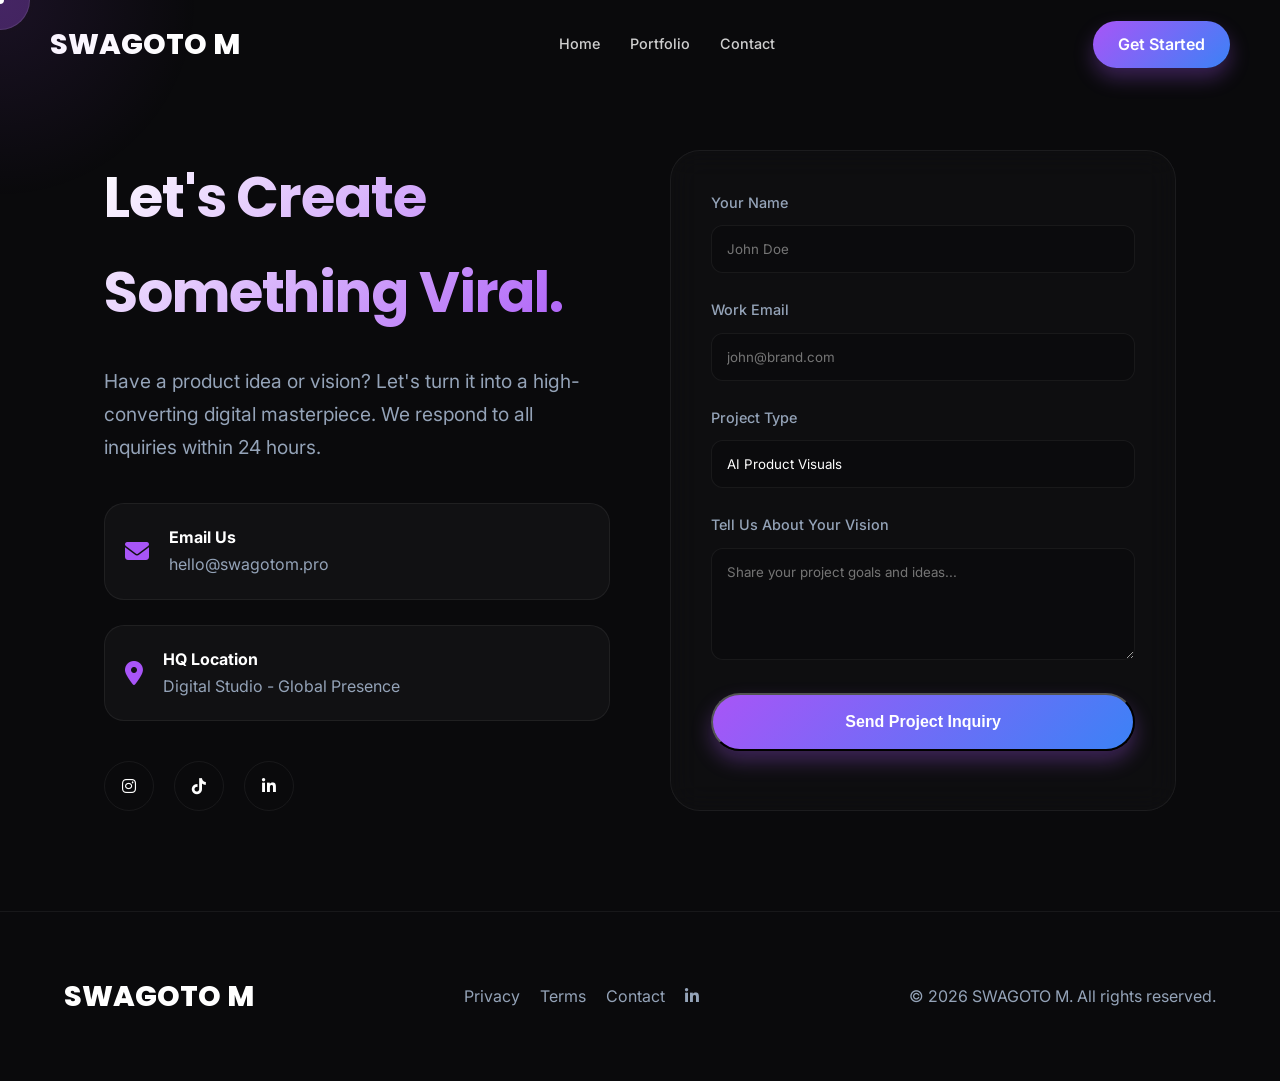
==== contact.html @ 25d97073 "🚀 Complete Premium Agency Website Build - Cinematic animations, advanced cursor, and user-provided p" ====
<!DOCTYPE html>
<html lang="en">
<head>
    <meta charset="UTF-8">
    <meta name="viewport" content="width=device-width, initial-scale=1.0">
    <title>Contact Us | SWAGOTO M</title>
    <link rel="stylesheet" href="https://cdnjs.cloudflare.com/ajax/libs/font-awesome/6.4.0/css/all.min.css">
    <link rel="stylesheet" href="assets/css/style.css">
    <style>
        .contact-container {
            max-width: 1200px;
            margin: 150px auto 100px;
            display: grid;
            grid-template-columns: 1fr 1fr;
            gap: 60px;
            padding: 0 5%;
        }
        
        @media (max-width: 992px) {
            .contact-container { grid-template-columns: 1fr; text-align: center; }
        }
        
        .contact-info h1 { font-size: 3.5rem; margin-bottom: 25px; background: linear-gradient(135deg, #fff 0%, #a855f7 100%); -webkit-background-clip: text; background-clip: text; -webkit-text-fill-color: transparent; }
        .contact-info p { font-size: 1.2rem; color: var(--text-dim); margin-bottom: 40px; }
        
        .contact-item { display: flex; align-items: center; gap: 20px; margin-bottom: 25px; padding: 20px; border-radius: 20px; background: rgba(255,255,255,0.03); border: 1px solid var(--glass-border); transition: var(--transition-smooth); }
        .contact-item:hover { transform: translateX(10px); background: rgba(168, 85, 247, 0.05); border-color: var(--neon-purple); }
        .contact-item i { font-size: 1.5rem; color: var(--neon-purple); }
        
        .contact-form { padding: 40px; border-radius: 30px; border: 1px solid var(--glass-border); background: var(--glass-bg); backdrop-filter: blur(15px); }
        .form-group { margin-bottom: 25px; position: relative; }
        .form-group label { display: block; margin-bottom: 10px; font-weight: 500; font-size: 0.9rem; color: var(--text-dim); }
        .form-control { width: 100%; padding: 15px; border-radius: 12px; border: 1px solid var(--glass-border); background: rgba(0,0,0,0.2); color: white; transition: 0.3s; font-family: inherit; }
        .form-control:focus { outline: none; border-color: var(--neon-blue); box-shadow: 0 0 15px rgba(59, 130, 246, 0.2); }
        
        select.form-control { appearance: none; cursor: pointer; }
    </style>
</head>
<body>
    <div class="cursor"></div>
    <div class="cursor-glow"></div>

    <!-- Navigation -->
    <nav class="scrolled">
        <a href="index.html" class="logo magnetic">SWAGOTO M</a>
        <div class="nav-links">
            <a href="index.html">Home</a>
            <a href="portfolio.html">Portfolio</a>
            <a href="contact.html" class="active">Contact</a>
        </div>
        <a href="contact.html" class="btn btn-primary magnetic" style="padding: 10px 25px;">Get Started</a>
    </nav>

    <div class="contact-container">
        <div class="contact-info reveal">
            <h1>Let's Create Something Viral.</h1>
            <p>Have a product idea or vision? Let's turn it into a high-converting digital masterpiece. We respond to all inquiries within 24 hours.</p>
            
            <div class="contact-item">
                <i class="fas fa-envelope"></i>
                <div>
                    <strong>Email Us</strong><br>
                    <a href="mailto:hello@swagotom.pro" style="color: var(--text-dim); text-decoration: none;">hello@swagotom.pro</a>
                </div>
            </div>
            
            <div class="contact-item">
                <i class="fas fa-location-dot"></i>
                <div>
                    <strong>HQ Location</strong><br>
                    <span style="color: var(--text-dim);">Digital Studio - Global Presence</span>
                </div>
            </div>

            <div class="social-links" style="display: flex; gap: 20px; margin-top: 40px;">
                <a href="#" class="btn btn-secondary magnetic" style="width: 50px; height: 50px; padding: 0; display: flex; justify-content: center; align-items: center; border-radius: 50%;"><i class="fab fa-instagram"></i></a>
                <a href="#" class="btn btn-secondary magnetic" style="width: 50px; height: 50px; padding: 0; display: flex; justify-content: center; align-items: center; border-radius: 50%;"><i class="fab fa-tiktok"></i></a>
                <a href="https://www.linkedin.com/in/0xvedantflow/" target="_blank" class="btn btn-secondary magnetic" style="width: 50px; height: 50px; padding: 0; display: flex; justify-content: center; align-items: center; border-radius: 50%;"><i class="fab fa-linkedin-in"></i></a>
            </div>
        </div>

        <div class="contact-form reveal" style="--delay: 1;">
            <form action="#">
                <div class="form-group">
                    <label>Your Name</label>
                    <input type="text" class="form-control" placeholder="John Doe" required>
                </div>
                <div class="form-group">
                    <label>Work Email</label>
                    <input type="email" class="form-control" placeholder="john@brand.com" required>
                </div>
                <div class="form-group">
                    <label>Project Type</label>
                    <select class="form-control">
                        <option>AI Product Visuals</option>
                        <option>UGC Video Production</option>
                        <option>Social Media Strategy</option>
                        <option>Full Branding Package</option>
                    </select>
                </div>
                <div class="form-group">
                    <label>Tell Us About Your Vision</label>
                    <textarea class="form-control" rows="5" placeholder="Share your project goals and ideas..." required></textarea>
                </div>
                <button type="submit" class="btn btn-primary magnetic" style="width: 100%; padding: 18px;">Send Project Inquiry</button>
            </form>
        </div>
    </div>

    <footer>
        <a href="index.html" class="logo magnetic">SWAGOTO M</a>
        <div class="footer-links">
            <a href="privacy.html">Privacy</a>
            <a href="terms.html">Terms</a>
            <a href="contact.html" class="active">Contact</a>
            <a href="https://www.linkedin.com/in/0xvedantflow/" target="_blank" title="LinkedIn"><i class="fab fa-linkedin-in"></i></a>
        </div>
        <p style="color: var(--text-dim);">&copy; 2026 SWAGOTO M. All rights reserved.</p>
    </footer>

    <script src="assets/js/script.js"></script>
</body>
</html>
---- assets/css/style.css ----
/* 
    Design System for Creative Digital Service Brand
    Theme: Dark, Neon Glow, Glassmorphism
*/

@import url('https://fonts.googleapis.com/css2?family=Poppins:wght@300;400;600;700;800&family=Inter:wght@300;400;500;600&display=swap');

:root {
    --primary-gradient: linear-gradient(135deg, #a855f7 0%, #3b82f6 100%);
    --bg-dark: #0a0a0c;
    --bg-darker: #050505;
    --text-main: #ffffff;
    --text-dim: #94a3b8;
    --neon-purple: #a855f7;
    --neon-blue: #3b82f6;
    --glass-bg: rgba(255, 255, 255, 0.02);
    --glass-border: rgba(255, 255, 255, 0.06);
    --transition-smooth: all 0.6s cubic-bezier(0.16, 1, 0.3, 1);
    --font-heading: 'Poppins', sans-serif;
    --font-body: 'Inter', sans-serif;
}

* {
    margin: 0;
    padding: 0;
    box-sizing: border-box;
    cursor: none !important; /* Force custom cursor */
}

body {
    background-color: var(--bg-dark);
    color: var(--text-main);
    font-family: var(--font-body);
    overflow-x: hidden;
    line-height: 1.7;
    -webkit-font-smoothing: antialiased;
}

/* Noise Texture Overlay */
body::before {
    content: '';
    position: fixed;
    top: 0;
    left: 0;
    width: 100%;
    height: 100%;
    background-image: url("https://grainy-gradients.vercel.app/noise.svg");
    opacity: 0.03;
    z-index: 10000;
    pointer-events: none;
    mix-blend-mode: overlay;
}

h1, h2, h3, .heading-font {
    font-family: 'Poppins', sans-serif;
    letter-spacing: -0.02em;
}

/* Custom Cursor */
.cursor {
    position: fixed;
    width: 8px;
    height: 8px;
    background: white;
    border-radius: 50%;
    pointer-events: none;
    z-index: 10000;
    transition: transform 0.1s ease-out, width 0.3s, height 0.3s, background 0.3s;
    transform: translate(-50%, -50%);
}

.cursor-glow {
    position: fixed;
    width: 60px;
    height: 60px;
    background: rgba(168, 85, 247, 0.3);
    border: 1px solid rgba(255,255,255,0.1);
    border-radius: 50%;
    pointer-events: none;
    z-index: 9999;
    transform: translate(-50%, -50%);
    transition: width 0.4s, height 0.4s, background 0.4s, transform 0.15s ease-out;
    mix-blend-mode: normal;
}

.cursor-glow::after {
    content: '';
    position: absolute;
    top: 50%;
    left: 50%;
    width: 400px;
    height: 400px;
    background: radial-gradient(circle, rgba(168, 85, 247, 0.1) 0%, transparent 70%);
    transform: translate(-50%, -50%);
}

/* Glassmorphism utility */
.glass {
    background: var(--glass-bg);
    backdrop-filter: blur(12px);
    -webkit-backdrop-filter: blur(12px);
    border: 1px solid var(--glass-border);
    border-radius: 20px;
}

/* Button Styles */
.btn {
    padding: 14px 28px;
    border-radius: 50px;
    font-weight: 600;
    text-decoration: none;
    display: inline-block;
    transition: var(--transition-smooth);
    position: relative;
    overflow: hidden;
    font-size: 1rem;
    z-index: 1;
}

.btn-primary {
    background: var(--primary-gradient);
    color: white;
    box-shadow: 0 10px 20px rgba(168, 85, 247, 0.3);
}

.btn-primary:hover {
    transform: translateY(-3px) scale(1.02);
    box-shadow: 0 15px 30px rgba(168, 85, 247, 0.5);
}

.btn-secondary {
    background: transparent;
    border: 1px solid var(--glass-border);
    color: white;
}

.btn-secondary:hover {
    background: rgba(255,255,255,0.1);
    border-color: var(--neon-blue);
}

/* Loading Screen */
.loader-wrapper {
    position: fixed;
    top: 0;
    left: 0;
    width: 100%;
    height: 100%;
    background: var(--bg-darker);
    display: flex;
    justify-content: center;
    align-items: center;
    z-index: 10000;
}

.loader-logo {
    width: 80px;
    height: 80px;
    border: 4px solid var(--neon-purple);
    border-top: 4px solid var(--neon-blue);
    border-radius: 50%;
    animation: spin 1s linear infinite, glow 2s ease-in-out infinite alternate;
}

@keyframes spin {
    0% { transform: rotate(0deg); }
    100% { transform: rotate(360deg); }
}

@keyframes glow {
    from { box-shadow: 0 0 10px var(--neon-purple); }
    to { box-shadow: 0 0 30px var(--neon-blue); }
}

/* Hero Section */
.hero {
    position: relative;
    height: 100vh;
    width: 100%;
    display: flex;
    justify-content: center;
    align-items: center;
    text-align: center;
    overflow: hidden;
    padding: 0 5%;
}

.hero-video {
    position: absolute;
    top: 0;
    left: 0;
    width: 100%;
    height: 100%;
    z-index: -1;
    object-fit: cover;
    filter: brightness(0.3) saturate(1.2) contrast(1.1);
}

.hero-overlay {
    position: absolute;
    top: 0;
    left: 0;
    width: 100%;
    height: 100%;
    background: radial-gradient(circle at center, transparent 0%, var(--bg-dark) 100%);
    z-index: 0;
}

.hero-content {
    max-width: 1000px;
    z-index: 10;
}

.hero h1 {
    font-size: clamp(3rem, 10vw, 6.5rem);
    font-weight: 800;
    margin-bottom: 25px;
    line-height: 1;
    background: linear-gradient(180deg, #ffffff 0%, #94a3b8 100%);
    -webkit-background-clip: text;
    background-clip: text;
    -webkit-text-fill-color: transparent;
    letter-spacing: -4px;
}

.hero p {
    font-size: clamp(1.1rem, 3vw, 1.5rem);
    color: var(--text-dim);
    margin-bottom: 40px;
}

.hero-btns {
    display: flex;
    gap: 20px;
    justify-content: center;
    flex-wrap: wrap;
}

/* Background Blobs */
.blob {
    position: absolute;
    width: 400px;
    height: 400px;
    background: var(--primary-gradient);
    filter: blur(100px);
    opacity: 0.15;
    border-radius: 50%;
    z-index: -1;
    animation: blob-move 20s infinite alternate;
}

.blob-1 { top: -100px; right: -100px; }
.blob-2 { bottom: -100px; left: -100px; background: #3b82f6; }

@keyframes blob-move {
    0% { transform: translate(0, 0) scale(1); }
    100% { transform: translate(100px, 50px) scale(1.2); }
}

/* Scroll indicator */
.scroll-indicator {
    position: absolute;
    bottom: 30px;
    left: 50%;
    transform: translateX(-50%);
    animation: bounce 2s infinite;
}

@keyframes bounce {
    0%, 20%, 50%, 80%, 100% { transform: translateY(0) translateX(-50%); }
    40% { transform: translateY(-10px) translateX(-50%); }
    60% { transform: translateY(-5px) translateX(-50%); }
}

/* Responsive Grid Navigation */
nav {
    position: fixed;
    top: 0;
    width: 100%;
    padding: 20px 50px;
    display: flex;
    justify-content: space-between;
    align-items: center;
    z-index: 1000;
    transition: background 0.3s;
}

nav.scrolled {
    background: rgba(10, 10, 12, 0.8);
    backdrop-filter: blur(10px);
    border-bottom: 1px solid var(--glass-border);
}

.logo {
    font-family: 'Poppins', sans-serif;
    font-weight: 800;
    font-size: 1.8rem;
    color: white;
    text-decoration: none;
}

.nav-links {
    display: flex;
    gap: 30px;
}

.nav-links a {
    color: white;
    text-decoration: none;
    font-weight: 500;
    font-size: 0.9rem;
    opacity: 0.8;
    transition: opacity 0.3s;
}

.nav-links a:hover {
    opacity: 1;
    color: var(--neon-purple);
}

/* Section common */
section {
    padding: 100px 5%;
}

.section-title {
    text-align: center;
    margin-bottom: 60px;
}

.section-title h2 {
    font-size: 3rem;
    margin-bottom: 15px;
    background: linear-gradient(to right, #fff, #94a3b8);
    -webkit-background-clip: text;
    background-clip: text;
    -webkit-text-fill-color: transparent;
}

.section-title p {
    color: var(--text-dim);
    font-size: 1.2rem;
}

/* Services Grid */
.services-grid {
    display: grid;
    grid-template-columns: repeat(auto-fit, minmax(300px, 1fr));
    gap: 30px;
}

.service-card {
    padding: 40px;
    text-align: left;
    transition: var(--transition-smooth);
    position: relative;
    overflow: hidden;
}

.service-card:hover {
    transform: translateY(-10px);
    border-color: var(--neon-purple);
    box-shadow: 0 0 30px rgba(168, 85, 247, 0.1);
}

.service-card i {
    font-size: 2.5rem;
    margin-bottom: 25px;
    background: var(--primary-gradient);
    -webkit-background-clip: text;
    background-clip: text;
    -webkit-text-fill-color: transparent;
}

.service-card h3 {
    font-size: 1.5rem;
    margin-bottom: 15px;
}

.service-card p {
    color: var(--text-dim);
}

/* Before After Slider */
.slider-container {
    max-width: 900px;
    margin: 0 auto;
    position: relative;
    height: 500px;
    border-radius: 20px;
    overflow: hidden;
    box-shadow: 0 20px 40px rgba(0,0,0,0.5);
}

.slider-img {
    position: absolute;
    top: 0;
    left: 0;
    width: 100%;
    height: 100%;
    background-size: cover;
    background-position: center;
}

.img-after {
    width: 50%;
    border-right: 2px solid white;
    z-index: 2;
}

.slider-handle {
    position: absolute;
    top: 0;
    left: 50%;
    width: 4px;
    height: 100%;
    background: white;
    z-index: 3;
    pointer-events: none;
    transform: translateX(-50%);
}

.slider-handle::after {
    content: '< >';
    position: absolute;
    top: 50%;
    left: 50%;
    transform: translate(-50%, -50%);
    width: 40px;
    height: 40px;
    background: var(--neon-purple);
    border-radius: 50%;
    display: flex;
    justify-content: center;
    align-items: center;
    font-weight: bold;
    color: white;
    box-shadow: 0 0 20px rgba(168, 85, 247, 0.8);
}

/* Portfolio grid */
.portfolio-grid {
    display: grid;
    grid-template-columns: repeat(auto-fill, minmax(350px, 1fr));
    gap: 20px;
}

.portfolio-item {
    position: relative;
    border-radius: 20px;
    overflow: hidden;
    aspect-ratio: 16/9;
}

.portfolio-item img {
    width: 100%;
    height: 100%;
    object-fit: cover;
    transition: transform 0.6s cubic-bezier(0.16, 1, 0.3, 1);
}

.portfolio-overlay {
    position: absolute;
    top: 0;
    left: 0;
    width: 100%;
    height: 100%;
    background: rgba(10, 10, 12, 0.8);
    backdrop-filter: blur(5px);
    display: flex;
    flex-direction: column;
    justify-content: center;
    align-items: center;
    opacity: 0;
    transition: opacity 0.4s;
    padding: 20px;
    text-align: center;
}

.portfolio-item:hover .portfolio-overlay {
    opacity: 1;
}

.portfolio-item:hover img {
    transform: scale(1.1);
}

.portfolio-overlay h4 {
    font-size: 1.2rem;
    margin-bottom: 10px;
}

/* Testimonials Carousel */
.testimonials-section {
    background: var(--bg-darker);
}

.carousel-container {
    max-width: 800px;
    margin: 0 auto;
    overflow: hidden;
    position: relative;
}

.carousel-track {
    display: flex;
    transition: transform 0.6s ease-in-out;
}

.testimonial-card {
    min-width: 100%;
    padding: 40px;
    text-align: center;
}

.testimonial-card img {
    width: 80px;
    height: 80px;
    border-radius: 50%;
    margin-bottom: 20px;
    border: 2px solid var(--neon-blue);
}

.testimonial-text {
    font-style: italic;
    font-size: 1.2rem;
    color: var(--text-dim);
    margin-bottom: 20px;
}

/* Responsive adjustments */
@media (max-width: 768px) {
    nav { padding: 20px; }
    .nav-links { display: none; }
    section { padding: 60px 5%; }
    .section-title h2 { font-size: 2.2rem; }
    .hero h1 { font-size: 3rem; }
    .slider-container { height: 300px; }
}

/* Fade in animation */
.reveal {
    opacity: 0;
    transform: translateY(40px) scale(0.98);
    transition: all 1s cubic-bezier(0.16, 1, 0.3, 1);
}

.reveal.active {
    opacity: 1;
    transform: translateY(0) scale(1);
}

/* Stagger Children Utility */
.stagger-parent .reveal {
    transition-delay: calc(var(--delay) * 0.1s);
}

/* Text Scramble Effect placeholder styling */
.scrambled {
    font-family: monospace;
    opacity: 0.8;
}

/* Magnetic Link helper */
.magnetic {
    display: inline-block;
    transition: transform 0.3s cubic-bezier(0.17, 0.67, 0.83, 0.67);
}

/* Footer */
footer {
    padding: 60px 5%;
    border-top: 1px solid var(--glass-border);
    display: flex;
    justify-content: space-between;
    align-items: center;
    flex-wrap: wrap;
    gap: 30px;
}

.footer-links {
    display: flex;
    gap: 20px;
}

.footer-links a {
    color: var(--text-dim);
    text-decoration: none;
    transition: color 0.3s;
}

.footer-links a:hover {
    color: white;
}
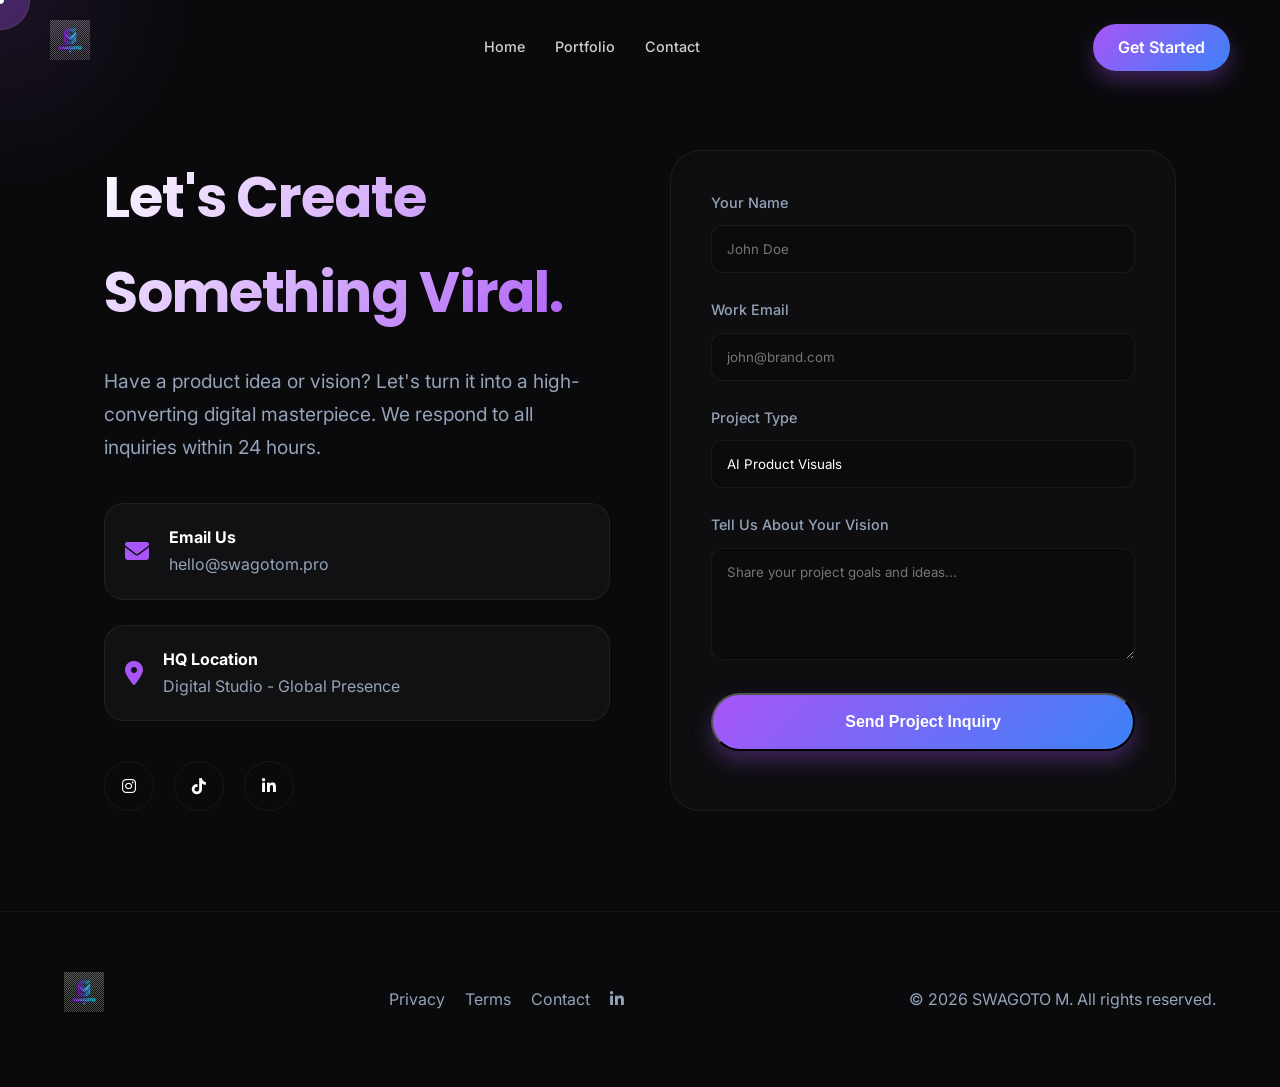
==== commit 399322ce: "💎 Brand Identity Finalized - New logo integrated, domain updated to swagotom.pro, and loader brandin" ====
--- a/contact.html
+++ b/contact.html
@@ -42,7 +42,7 @@
 
     <!-- Navigation -->
     <nav class="scrolled">
-        <a href="index.html" class="logo magnetic">SWAGOTO M</a>
+        <a href="index.html" class="logo magnetic"><img src="assets/img/logo.png" alt="SWAGOTO M" style="height: 40px; width: auto;"></a>
         <div class="nav-links">
             <a href="index.html">Home</a>
             <a href="portfolio.html">Portfolio</a>
@@ -108,7 +108,7 @@
     </div>
 
     <footer>
-        <a href="index.html" class="logo magnetic">SWAGOTO M</a>
+        <a href="index.html" class="logo magnetic"><img src="assets/img/logo.png" alt="SWAGOTO M" style="height: 40px; width: auto;"></a>
         <div class="footer-links">
             <a href="privacy.html">Privacy</a>
             <a href="terms.html">Terms</a>
--- a/assets/css/style.css
+++ b/assets/css/style.css
@@ -154,12 +154,16 @@
 }
 
 .loader-logo {
-    width: 80px;
-    height: 80px;
-    border: 4px solid var(--neon-purple);
-    border-top: 4px solid var(--neon-blue);
-    border-radius: 50%;
-    animation: spin 1s linear infinite, glow 2s ease-in-out infinite alternate;
+    width: 120px;
+    height: 120px;
+    background: url('../img/logo.png') no-repeat center;
+    background-size: contain;
+    animation: pulse 2s ease-in-out infinite alternate;
+}
+
+@keyframes pulse {
+    from { opacity: 0.5; transform: scale(0.9); filter: drop-shadow(0 0 10px var(--neon-purple)); }
+    to { opacity: 1; transform: scale(1.1); filter: drop-shadow(0 0 20px var(--neon-blue)); }
 }
 
 @keyframes spin {
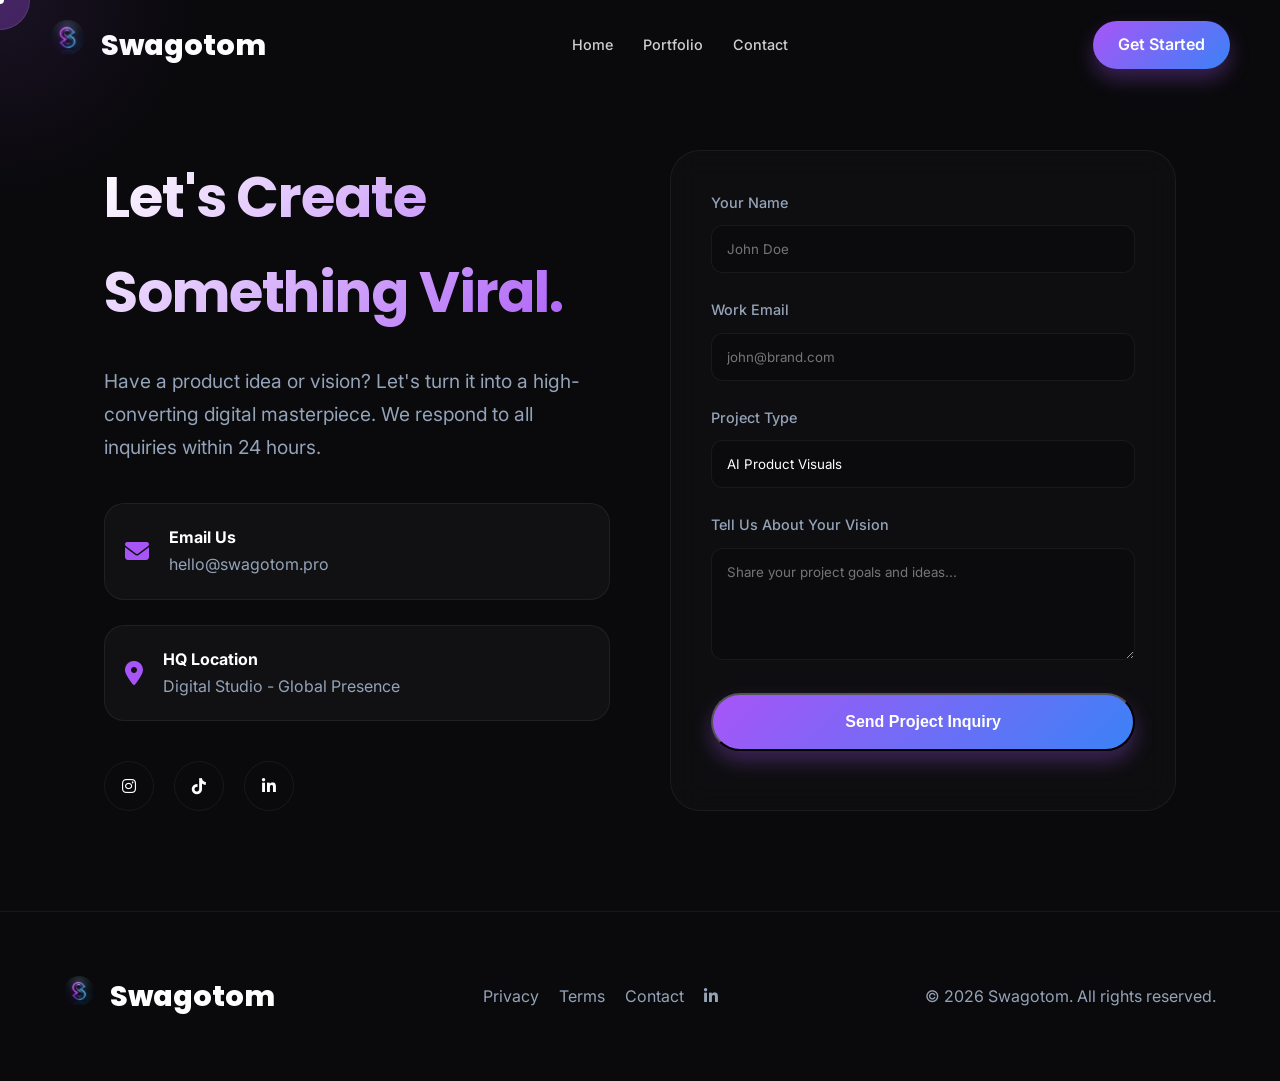
==== commit a4fe2555: "🚀 Final Branding Update to 'Swagotom' - Restored all pages, optimized performance, and added more pr" ====
--- a/contact.html
+++ b/contact.html
@@ -1,9 +1,11 @@
 <!DOCTYPE html>
 <html lang="en">
+
 <head>
     <meta charset="UTF-8">
     <meta name="viewport" content="width=device-width, initial-scale=1.0">
-    <title>Contact Us | SWAGOTO M</title>
+    <title>Contact Us | Swagotom</title>
+    <link rel="icon" type="image/png" href="assets/img/favicon.png">
     <link rel="stylesheet" href="https://cdnjs.cloudflare.com/ajax/libs/font-awesome/6.4.0/css/all.min.css">
     <link rel="stylesheet" href="assets/css/style.css">
     <style>
@@ -15,34 +17,108 @@
             gap: 60px;
             padding: 0 5%;
         }
-        
+
         @media (max-width: 992px) {
-            .contact-container { grid-template-columns: 1fr; text-align: center; }
-        }
-        
-        .contact-info h1 { font-size: 3.5rem; margin-bottom: 25px; background: linear-gradient(135deg, #fff 0%, #a855f7 100%); -webkit-background-clip: text; background-clip: text; -webkit-text-fill-color: transparent; }
-        .contact-info p { font-size: 1.2rem; color: var(--text-dim); margin-bottom: 40px; }
-        
-        .contact-item { display: flex; align-items: center; gap: 20px; margin-bottom: 25px; padding: 20px; border-radius: 20px; background: rgba(255,255,255,0.03); border: 1px solid var(--glass-border); transition: var(--transition-smooth); }
-        .contact-item:hover { transform: translateX(10px); background: rgba(168, 85, 247, 0.05); border-color: var(--neon-purple); }
-        .contact-item i { font-size: 1.5rem; color: var(--neon-purple); }
-        
-        .contact-form { padding: 40px; border-radius: 30px; border: 1px solid var(--glass-border); background: var(--glass-bg); backdrop-filter: blur(15px); }
-        .form-group { margin-bottom: 25px; position: relative; }
-        .form-group label { display: block; margin-bottom: 10px; font-weight: 500; font-size: 0.9rem; color: var(--text-dim); }
-        .form-control { width: 100%; padding: 15px; border-radius: 12px; border: 1px solid var(--glass-border); background: rgba(0,0,0,0.2); color: white; transition: 0.3s; font-family: inherit; }
-        .form-control:focus { outline: none; border-color: var(--neon-blue); box-shadow: 0 0 15px rgba(59, 130, 246, 0.2); }
-        
-        select.form-control { appearance: none; cursor: pointer; }
+            .contact-container {
+                grid-template-columns: 1fr;
+                text-align: center;
+            }
+        }
+
+        .contact-info h1 {
+            font-size: 3.5rem;
+            margin-bottom: 25px;
+            background: linear-gradient(135deg, #fff 0%, #a855f7 100%);
+            -webkit-background-clip: text;
+            background-clip: text;
+            -webkit-text-fill-color: transparent;
+        }
+
+        .contact-info p {
+            font-size: 1.2rem;
+            color: var(--text-dim);
+            margin-bottom: 40px;
+        }
+
+        .contact-item {
+            display: flex;
+            align-items: center;
+            gap: 20px;
+            margin-bottom: 25px;
+            padding: 20px;
+            border-radius: 20px;
+            background: rgba(255, 255, 255, 0.03);
+            border: 1px solid var(--glass-border);
+            transition: var(--transition-smooth);
+        }
+
+        .contact-item:hover {
+            transform: translateX(10px);
+            background: rgba(168, 85, 247, 0.05);
+            border-color: var(--neon-purple);
+        }
+
+        .contact-item i {
+            font-size: 1.5rem;
+            color: var(--neon-purple);
+        }
+
+        .contact-form {
+            padding: 40px;
+            border-radius: 30px;
+            border: 1px solid var(--glass-border);
+            background: var(--glass-bg);
+            backdrop-filter: blur(15px);
+        }
+
+        .form-group {
+            margin-bottom: 25px;
+            position: relative;
+        }
+
+        .form-group label {
+            display: block;
+            margin-bottom: 10px;
+            font-weight: 500;
+            font-size: 0.9rem;
+            color: var(--text-dim);
+        }
+
+        .form-control {
+            width: 100%;
+            padding: 15px;
+            border-radius: 12px;
+            border: 1px solid var(--glass-border);
+            background: rgba(0, 0, 0, 0.2);
+            color: white;
+            transition: 0.3s;
+            font-family: inherit;
+        }
+
+        .form-control:focus {
+            outline: none;
+            border-color: var(--neon-blue);
+            box-shadow: 0 0 15px rgba(59, 130, 246, 0.2);
+        }
+
+        select.form-control {
+            appearance: none;
+            cursor: pointer;
+        }
     </style>
 </head>
+
 <body>
     <div class="cursor"></div>
     <div class="cursor-glow"></div>
 
     <!-- Navigation -->
     <nav class="scrolled">
-        <a href="index.html" class="logo magnetic"><img src="assets/img/logo.png" alt="SWAGOTO M" style="height: 40px; width: auto;"></a>
+        <a href="index.html" class="logo magnetic">
+            <img src="assets/img/logo.png" alt="Swagotom"
+                style="height: 35px; width: 35px; border-radius: 50%; margin-right: 10px;">
+            Swagotom
+        </a>
         <div class="nav-links">
             <a href="index.html">Home</a>
             <a href="portfolio.html">Portfolio</a>
@@ -54,16 +130,18 @@
     <div class="contact-container">
         <div class="contact-info reveal">
             <h1>Let's Create Something Viral.</h1>
-            <p>Have a product idea or vision? Let's turn it into a high-converting digital masterpiece. We respond to all inquiries within 24 hours.</p>
-            
+            <p>Have a product idea or vision? Let's turn it into a high-converting digital masterpiece. We respond to
+                all inquiries within 24 hours.</p>
+
             <div class="contact-item">
                 <i class="fas fa-envelope"></i>
                 <div>
                     <strong>Email Us</strong><br>
-                    <a href="mailto:hello@swagotom.pro" style="color: var(--text-dim); text-decoration: none;">hello@swagotom.pro</a>
+                    <a href="mailto:hello@swagotom.pro"
+                        style="color: var(--text-dim); text-decoration: none;">hello@swagotom.pro</a>
                 </div>
             </div>
-            
+
             <div class="contact-item">
                 <i class="fas fa-location-dot"></i>
                 <div>
@@ -73,9 +151,15 @@
             </div>
 
             <div class="social-links" style="display: flex; gap: 20px; margin-top: 40px;">
-                <a href="#" class="btn btn-secondary magnetic" style="width: 50px; height: 50px; padding: 0; display: flex; justify-content: center; align-items: center; border-radius: 50%;"><i class="fab fa-instagram"></i></a>
-                <a href="#" class="btn btn-secondary magnetic" style="width: 50px; height: 50px; padding: 0; display: flex; justify-content: center; align-items: center; border-radius: 50%;"><i class="fab fa-tiktok"></i></a>
-                <a href="https://www.linkedin.com/in/0xvedantflow/" target="_blank" class="btn btn-secondary magnetic" style="width: 50px; height: 50px; padding: 0; display: flex; justify-content: center; align-items: center; border-radius: 50%;"><i class="fab fa-linkedin-in"></i></a>
+                <a href="#" class="btn btn-secondary magnetic"
+                    style="width: 50px; height: 50px; padding: 0; display: flex; justify-content: center; align-items: center; border-radius: 50%;"><i
+                        class="fab fa-instagram"></i></a>
+                <a href="#" class="btn btn-secondary magnetic"
+                    style="width: 50px; height: 50px; padding: 0; display: flex; justify-content: center; align-items: center; border-radius: 50%;"><i
+                        class="fab fa-tiktok"></i></a>
+                <a href="https://www.linkedin.com/in/0xvedantflow/" target="_blank" class="btn btn-secondary magnetic"
+                    style="width: 50px; height: 50px; padding: 0; display: flex; justify-content: center; align-items: center; border-radius: 50%;"><i
+                        class="fab fa-linkedin-in"></i></a>
             </div>
         </div>
 
@@ -100,24 +184,32 @@
                 </div>
                 <div class="form-group">
                     <label>Tell Us About Your Vision</label>
-                    <textarea class="form-control" rows="5" placeholder="Share your project goals and ideas..." required></textarea>
-                </div>
-                <button type="submit" class="btn btn-primary magnetic" style="width: 100%; padding: 18px;">Send Project Inquiry</button>
+                    <textarea class="form-control" rows="5" placeholder="Share your project goals and ideas..."
+                        required></textarea>
+                </div>
+                <button type="submit" class="btn btn-primary magnetic" style="width: 100%; padding: 18px;">Send Project
+                    Inquiry</button>
             </form>
         </div>
     </div>
 
     <footer>
-        <a href="index.html" class="logo magnetic"><img src="assets/img/logo.png" alt="SWAGOTO M" style="height: 40px; width: auto;"></a>
+        <a href="index.html" class="logo magnetic">
+            <img src="assets/img/logo.png" alt="Swagotom"
+                style="height: 30px; width: 30px; border-radius: 50%; margin-right: 10px;">
+            Swagotom
+        </a>
         <div class="footer-links">
             <a href="privacy.html">Privacy</a>
             <a href="terms.html">Terms</a>
             <a href="contact.html" class="active">Contact</a>
-            <a href="https://www.linkedin.com/in/0xvedantflow/" target="_blank" title="LinkedIn"><i class="fab fa-linkedin-in"></i></a>
-        </div>
-        <p style="color: var(--text-dim);">&copy; 2026 SWAGOTO M. All rights reserved.</p>
+            <a href="https://www.linkedin.com/in/0xvedantflow/" target="_blank" title="LinkedIn"><i
+                    class="fab fa-linkedin-in"></i></a>
+        </div>
+        <p style="color: var(--text-dim);">&copy; 2026 Swagotom. All rights reserved.</p>
     </footer>
 
     <script src="assets/js/script.js"></script>
 </body>
-</html>
+
+</html>
--- a/assets/css/style.css
+++ b/assets/css/style.css
@@ -154,16 +154,12 @@
 }
 
 .loader-logo {
-    width: 120px;
-    height: 120px;
-    background: url('../img/logo.png') no-repeat center;
-    background-size: contain;
-    animation: pulse 2s ease-in-out infinite alternate;
-}
-
-@keyframes pulse {
-    from { opacity: 0.5; transform: scale(0.9); filter: drop-shadow(0 0 10px var(--neon-purple)); }
-    to { opacity: 1; transform: scale(1.1); filter: drop-shadow(0 0 20px var(--neon-blue)); }
+    width: 80px;
+    height: 80px;
+    border: 4px solid var(--neon-purple);
+    border-top: 4px solid var(--neon-blue);
+    border-radius: 50%;
+    animation: spin 1s linear infinite, glow 2s ease-in-out infinite alternate;
 }
 
 @keyframes spin {
